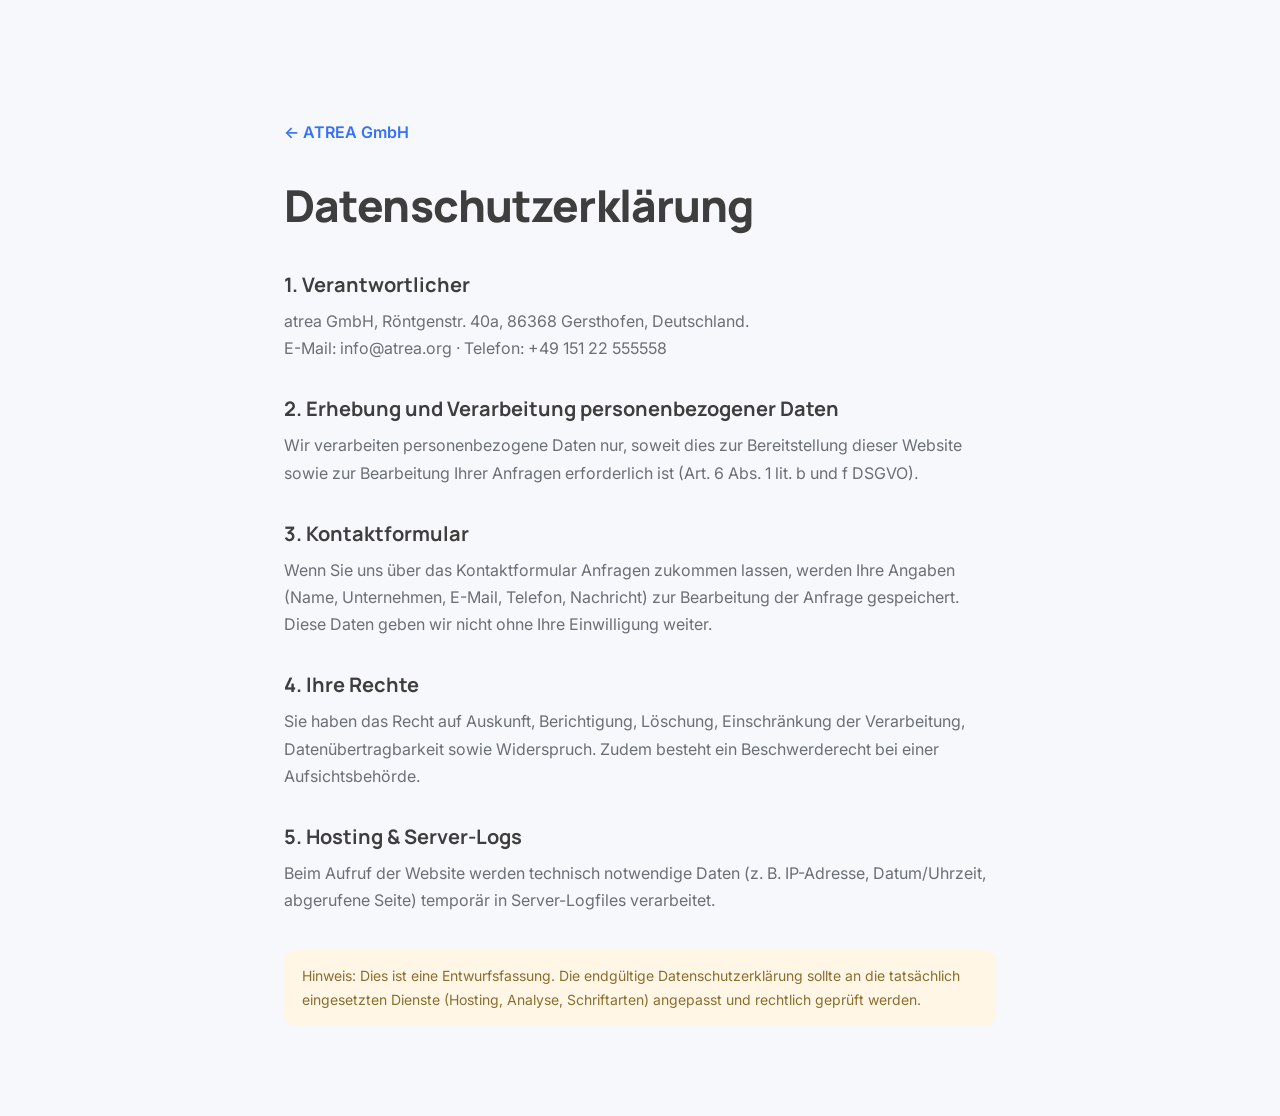
==== datenschutz.html @ a766aade "ATREA GmbH website — DE/EN/RU, scroll interactions, contact form, Über uns, legal pages Co-Authored-" ====
<!DOCTYPE html>
<html lang="de">
<head>
  <meta charset="UTF-8" />
  <meta name="viewport" content="width=device-width, initial-scale=1.0" />
  <title>Datenschutz — ATREA GmbH</title>
  <link rel="icon" href="data:image/svg+xml,%3Csvg xmlns='http://www.w3.org/2000/svg' viewBox='0 0 32 32'%3E%3Crect width='32' height='32' rx='7' fill='%233672f6'/%3E%3Ctext x='16' y='23' font-family='Arial' font-weight='bold' font-size='18' fill='white' text-anchor='middle'%3EA%3C/text%3E%3C/svg%3E" />
  <link href="https://fonts.googleapis.com/css2?family=Manrope:wght@600;700;800&family=Inter:wght@400;500;600&display=swap" rel="stylesheet" />
  <link rel="stylesheet" href="assets/css/styles.css?v=10" />
  <style>
    .legal { max-width: 760px; margin: 0 auto; padding: 120px 24px 80px; }
    .legal h1 { font-family: var(--font-display); font-weight: 800; font-size: clamp(30px,4vw,44px); letter-spacing: -.02em; margin: 0 0 8px; }
    .legal h2 { font-family: var(--font-display); font-weight: 700; font-size: 20px; margin: 32px 0 8px; }
    .legal p { color: var(--ink-2); line-height: 1.7; margin: 0 0 10px; }
    .legal a.back { display: inline-block; margin-bottom: 28px; color: var(--blue); font-weight: 600; }
    .legal .note { margin-top: 36px; padding: 14px 18px; background: #fff6e6; border-radius: 12px; color: #8a6d2f; font-size: 14px; }
  </style>
</head>
<body>
  <div class="legal">
    <a class="back" href="index.html">← ATREA GmbH</a>
    <h1>Datenschutzerklärung</h1>

    <h2>1. Verantwortlicher</h2>
    <p>atrea GmbH, Röntgenstr. 40a, 86368 Gersthofen, Deutschland.<br>
       E-Mail: info@atrea.org · Telefon: +49 151 22 555558</p>

    <h2>2. Erhebung und Verarbeitung personenbezogener Daten</h2>
    <p>Wir verarbeiten personenbezogene Daten nur, soweit dies zur Bereitstellung dieser Website
       sowie zur Bearbeitung Ihrer Anfragen erforderlich ist (Art. 6 Abs. 1 lit. b und f DSGVO).</p>

    <h2>3. Kontaktformular</h2>
    <p>Wenn Sie uns über das Kontaktformular Anfragen zukommen lassen, werden Ihre Angaben
       (Name, Unternehmen, E-Mail, Telefon, Nachricht) zur Bearbeitung der Anfrage gespeichert.
       Diese Daten geben wir nicht ohne Ihre Einwilligung weiter.</p>

    <h2>4. Ihre Rechte</h2>
    <p>Sie haben das Recht auf Auskunft, Berichtigung, Löschung, Einschränkung der Verarbeitung,
       Datenübertragbarkeit sowie Widerspruch. Zudem besteht ein Beschwerderecht bei einer
       Aufsichtsbehörde.</p>

    <h2>5. Hosting & Server-Logs</h2>
    <p>Beim Aufruf der Website werden technisch notwendige Daten (z. B. IP-Adresse, Datum/Uhrzeit,
       abgerufene Seite) temporär in Server-Logfiles verarbeitet.</p>

    <p class="note">Hinweis: Dies ist eine Entwurfsfassung. Die endgültige Datenschutzerklärung sollte
       an die tatsächlich eingesetzten Dienste (Hosting, Analyse, Schriftarten) angepasst und
       rechtlich geprüft werden.</p>
  </div>
</body>
</html>
---- assets/css/styles.css ----
/* ============================================================
   ATREA GmbH — стили. Сетка/цвета/типографика из Figma.
   Дисплей: Bebas Neue (лат.) + Oswald (кир. фолбэк). Текст: Inter.
   ============================================================ */

:root {
  --blue: #3672f6;
  --blue-dark: #2a5fe0;
  --green: #44c75e;
  --green-dark: #34a64a;
  --ink: #3e3e3e;
  --ink-2: #6b6f76;
  --black: #1c1d20;
  --bg: #f7f8fb;
  --card: #f3f6fd;
  --card-2: #f0f5f8;
  --haze: #eceaee;
  --white: #fff;
  --radius: 22px;
  --radius-sm: 14px;
  --shadow: 0 18px 50px rgba(40, 60, 120, .12);
  --shadow-sm: 0 8px 24px rgba(40, 60, 120, .10);
  --container: 1240px;
  --nav-h: 76px;
  --ease: cubic-bezier(.22, .61, .36, 1);
  --font-display: "Manrope", "Inter", system-ui, sans-serif;
  --font-text: "Inter", system-ui, -apple-system, sans-serif;
}

* { box-sizing: border-box; }
html { scroll-behavior: smooth; }
body {
  margin: 0;
  font-family: var(--font-text);
  color: var(--ink);
  background: var(--bg);
  line-height: 1.5;
  -webkit-font-smoothing: antialiased;
  overflow-x: hidden;
}
img { display: block; max-width: 100%; }
a { color: inherit; text-decoration: none; }
ul { margin: 0; padding: 0; list-style: none; }

.container { width: 100%; max-width: var(--container); margin: 0 auto; padding: 0 32px; }
.brand { font-family: var(--font-display); letter-spacing: .04em; color: var(--blue); }

/* ---------- Кнопки (единый стиль) ---------- */
.btn {
  display: inline-flex; align-items: center; justify-content: center; gap: .5em;
  font-family: var(--font-text); font-weight: 600; font-size: 14px;
  padding: 12px 26px; border-radius: 999px; border: 1.5px solid transparent;
  cursor: pointer; transition: transform .25s var(--ease), background .25s var(--ease), box-shadow .25s var(--ease), color .25s var(--ease);
  white-space: nowrap; line-height: 1;
}
.btn--primary { background: var(--blue); color: #fff; box-shadow: 0 8px 20px rgba(54,114,246,.35); }
.btn--primary:hover { background: var(--blue-dark); transform: translateY(-2px); box-shadow: 0 12px 26px rgba(54,114,246,.45); }
.btn--ghost { background: transparent; color: #fff; border-color: rgba(255,255,255,.6); }
.btn--ghost:hover { background: rgba(255,255,255,.12); transform: translateY(-2px); }
.btn--light { background: #fff; color: var(--blue); box-shadow: var(--shadow-sm); }
.btn--light:hover { transform: translateY(-2px); box-shadow: var(--shadow); }
.btn--dark { background: var(--black); color: #fff; box-shadow: none; }
.btn--dark:hover { background: #000; transform: translateY(-2px); box-shadow: none; }
.btn--green { background: var(--green); color: #fff; box-shadow: 0 8px 20px rgba(68,199,94,.35); }
.btn--green:hover { background: var(--green-dark); transform: translateY(-2px); box-shadow: 0 12px 26px rgba(68,199,94,.45); }

/* ============================================================
   Навигация (одна, sticky)
   ============================================================ */
.nav {
  position: sticky; top: 0; z-index: 60;
  background: rgba(255,255,255,.82);
  backdrop-filter: saturate(160%) blur(14px);
  border-bottom: 1px solid rgba(0,0,0,.05);
  transition: box-shadow .3s var(--ease), background .3s var(--ease);
}
.nav.is-scrolled { box-shadow: 0 6px 24px rgba(0,0,0,.07); }
.nav__inner { display: flex; align-items: center; gap: 18px; height: var(--nav-h); }
.nav__logo {
  display: block; width: 124px; height: 30px; flex: none; overflow: hidden; text-indent: -9999px;
  background: linear-gradient(100deg, #1d4ed8, #60a5fa);
  -webkit-mask: url(../img/logo-atrea.png) no-repeat left center / contain;
  mask: url(../img/logo-atrea.png) no-repeat left center / contain;
}
.nav__tagline { font-size: 13px; color: var(--ink-2); max-width: 150px; line-height: 1.25; }
.nav__tabs { display: flex; gap: 8px; margin-left: 6px; }
.nav__tab {
  font-size: 13px; font-weight: 500; color: var(--ink); padding: 8px 16px;
  border-radius: 999px; background: #eef1f6; transition: background .2s, color .2s;
}
.nav__tab:hover { background: var(--blue); color: #fff; }
.nav__tab[href="#investors"]:hover { background: var(--green); color: #fff; }
.nav__phone { margin-left: auto; font-weight: 700; font-size: 15px; color: var(--ink); white-space: nowrap; }
.nav__socials { display: flex; gap: 8px; }
.nav__socials a {
  width: 38px; height: 38px; border-radius: 50%; background: var(--card-2);
  display: grid; place-items: center; transition: transform .2s, background .2s;
}
.nav__socials a:hover { transform: translateY(-2px); background: #e3ecfb; }
.nav__socials img { width: 18px; height: 18px; }
.nav__cta { padding: 11px 22px; }

/* Переключатель языка */
.lang { position: relative; }
.lang__current {
  font-family: var(--font-text); font-weight: 700; font-size: 13px; color: var(--ink);
  background: #eef1f6; border: none; border-radius: 999px; padding: 9px 14px; cursor: pointer;
  display: flex; align-items: center; gap: 6px; transition: background .2s;
}
.lang__current::after { content: "▾"; font-size: 10px; color: var(--ink-2); }
.lang__current:hover { background: #e3ecfb; }
.lang__menu {
  position: absolute; right: 0; top: calc(100% + 8px); min-width: 96px;
  background: #fff; border-radius: 12px; box-shadow: var(--shadow); padding: 6px;
  opacity: 0; visibility: hidden; transform: translateY(-6px); transition: .2s var(--ease); z-index: 70;
}
.lang.is-open .lang__menu { opacity: 1; visibility: visible; transform: translateY(0); }
.lang__menu li { padding: 9px 12px; border-radius: 8px; font-size: 13px; font-weight: 600; cursor: pointer; transition: background .15s; }
.lang__menu li:hover { background: #eef1f6; }
.lang__menu li.is-active { color: var(--blue); background: #eef3ff; }

.nav__burger { display: none; flex-direction: column; gap: 5px; background: none; border: none; cursor: pointer; padding: 8px; }
.nav__burger span { width: 24px; height: 2px; background: var(--ink); border-radius: 2px; transition: .3s; }

/* ============================================================
   Hero
   ============================================================ */
.hero { position: relative; overflow: hidden; }
.hero__glow {
  position: absolute; left: -200px; top: 10px;
  width: 1240px; height: 700px; border-radius: 50%;
  background: radial-gradient(closest-side, rgba(54,114,246,.95), rgba(54,114,246,.8) 40%, rgba(54,114,246,.3) 68%, rgba(54,114,246,0) 82%);
  filter: blur(50px); z-index: 0; pointer-events: none;
}
.hero__inner { position: relative; z-index: 1; text-align: left; padding-top: 168px; padding-bottom: 72px; }
.hero__title {
  font-family: var(--font-display); font-weight: 800;
  font-size: clamp(34px, 4.4vw, 60px); line-height: 1.04; letter-spacing: -.02em;
  color: #fff; margin: 0 0 20px; max-width: 660px;
}
.hero__sub {
  font-family: var(--font-text); font-weight: 400;
  font-size: clamp(17px, 1.5vw, 21px); line-height: 1.5; letter-spacing: 0;
  color: rgba(255,255,255,.92); margin: 0 0 30px; max-width: 540px;
}
.hero__badge { font-size: 14px; }

/* Статистика */
.stats { position: relative; z-index: 2; margin-top: 10px; }
.stats__inner {
  display: grid; grid-template-columns: repeat(4, 1fr); gap: 18px;
  background: #fff; border-radius: var(--radius); padding: 26px 30px; box-shadow: var(--shadow);
}
.stat { display: flex; align-items: center; gap: 14px; }
.stat__icon { width: 60px; height: 60px; border-radius: 50%; background: var(--card-2); display: flex; align-items: center; justify-content: center; flex: none; }
.stat__icon img { width: 30px; height: 30px; object-fit: contain; display: block; }
.stat__num { font-family: var(--font-text); font-weight: 700; font-size: 30px; color: var(--black); line-height: 1; }
.stat__label { font-size: 13px; color: var(--ink-2); margin-top: 4px; }
.stat + .stat { position: relative; }

/* ============================================================
   Почему ATREA — горизонтальный скролл по вертикальному (desktop)
   ============================================================ */
.why { position: relative; }
.why__pin { position: sticky; top: 0; min-height: 100vh; display: flex; align-items: flex-start; gap: 44px; padding-top: 120px; }
.why__aside { flex: 0 0 290px; position: relative; z-index: 6; }
.why__title { font-family: var(--font-display); font-weight: 800; font-size: clamp(34px, 3.8vw, 50px); margin: 0 0 22px; color: var(--ink); line-height: 1.05; letter-spacing: -.02em; }
.why__title .accent { color: var(--blue); }
.why__tags { display: flex; flex-wrap: wrap; gap: 10px; }
.why__tag { background: #e3e1e6; border-radius: 999px; padding: 10px 18px; font-size: 13px; font-weight: 700; color: var(--ink); letter-spacing: .04em; text-transform: uppercase; }
.why__tag:first-child { color: var(--blue); }

.why__viewport { flex: 1 1 auto; min-width: 0; position: relative; overflow: hidden; align-self: stretch; display: flex; align-items: flex-start; }
.why__haze {
  position: absolute; left: -44px; top: 0; bottom: 0; width: 130px; z-index: 4; pointer-events: none;
  background: linear-gradient(90deg, var(--bg) 35%, rgba(236,234,238,0) 100%);
}
.why__track { display: flex; gap: 26px; padding: 18px 0; will-change: transform; }
.why-card {
  flex: 0 0 300px; background: var(--card); border-radius: var(--radius);
  padding: 26px; min-height: 426px; display: flex; flex-direction: column;
  box-shadow: var(--shadow-sm); transition: transform .3s var(--ease), box-shadow .3s var(--ease);
}
.why-card:hover { transform: translateY(-6px); box-shadow: var(--shadow); }
.why-card__img { width: 100%; height: 220px; object-fit: contain; margin-bottom: 16px; }
.why-card__title { font-family: var(--font-text); font-weight: 700; font-size: 24px; color: var(--ink); margin: 0 0 12px; }
.why-card__text { font-size: 15px; color: var(--ink-2); margin: 0; line-height: 1.45; }
.why__progress { height: 4px; background: rgba(0,0,0,.08); border-radius: 4px; margin-top: 28px; max-width: 240px; overflow: hidden; }
.why__progress span { display: block; height: 100%; width: 0; background: var(--blue); border-radius: 4px; transition: width .1s linear; }

/* ============================================================
   Вывод бизнеса — смена состояний по скроллу
   ============================================================ */
.biz { position: relative; }
.biz__pin { position: sticky; top: 0; height: 100vh; overflow: hidden; }
.biz__bg { position: absolute; inset: 0; width: 100%; height: 100%; object-fit: cover; z-index: 0; }
.biz__overlay {
  position: absolute; inset: 0; z-index: 1;
  background:
    linear-gradient(90deg, rgba(15,22,45,0) 34%, rgba(15,22,45,.64) 100%),
    linear-gradient(0deg, rgba(15,22,45,.55) 0%, rgba(15,22,45,0) 28%);
}
.biz__inner { position: relative; z-index: 2; height: 100%; color: #fff; }
/* подпись внизу слева */
.biz__caption {
  position: absolute; left: 32px; bottom: 54px; max-width: 480px; margin: 0;
  font-family: var(--font-display); font-weight: 800;
  font-size: clamp(20px, 2.1vw, 30px); line-height: 1.1; letter-spacing: -.01em;
}
/* блок состояний справа */
.biz__panels { position: absolute; right: 40px; top: 50%; transform: translateY(-50%); width: min(40%, 430px); min-height: 320px; }
.biz__panel { position: absolute; inset: 0; opacity: 0; transform: translateY(22px); transition: opacity .5s var(--ease), transform .5s var(--ease); pointer-events: none; }
.biz__panel.is-active { opacity: 1; transform: translateY(0); pointer-events: auto; }
.biz__panel h3 { font-family: var(--font-display); font-weight: 800; font-size: clamp(32px, 3.6vw, 50px); margin: 0 0 20px; letter-spacing: -.02em; line-height: 1.05; }
.biz__panel ul { display: flex; flex-direction: column; gap: 13px; }
.biz__panel li { position: relative; padding-left: 22px; font-size: 17px; color: #fff; }
.biz__panel li::before { content: ""; position: absolute; left: 0; top: 8px; width: 8px; height: 8px; border-radius: 50%; background: #fff; }
/* точки-индикатор */
.biz__dots { position: absolute; right: 32px; bottom: 54px; display: flex; gap: 9px; align-items: center; }
.biz__dot { width: 9px; height: 9px; padding: 0; border: none; border-radius: 50%; background: rgba(255,255,255,.4); cursor: pointer; transition: .3s var(--ease); }
.biz__dot.is-active { background: #fff; width: 28px; border-radius: 6px; }
.biz__dot span { position: absolute; width: 1px; height: 1px; overflow: hidden; clip: rect(0 0 0 0); }

/* ============================================================
   Секции карточек (предприниматели / инвесторы)
   ============================================================ */
.cards-sec { position: relative; overflow: hidden; padding: 90px 0; }
/* размытый цветной градиент под карточками: синий (предприниматели) / зелёный (инвесторы) */
.cards-sec::after {
  content: ""; position: absolute; left: 50%; top: 52%; transform: translate(-50%, -50%);
  width: min(680px, 62%); height: 240px; border-radius: 50%; filter: blur(110px); z-index: 0; pointer-events: none;
}
.cards-sec--ent::after { background: rgba(54,114,246,.34); }
.cards-sec--inv::after { background: rgba(68,199,94,.30); }
.cards-sec > .container { position: relative; z-index: 1; }
.cards-sec__title { font-family: var(--font-display); font-weight: 800; font-size: clamp(30px, 3.4vw, 46px); margin: 0 0 40px; color: var(--ink); letter-spacing: -.02em; }
.cards-sec__title .brand { color: var(--ink); }
.cards-sec--ent .cards-sec__title #entTitle { color: var(--blue); }
.cards-sec--inv .cards-sec__title #invTitle { color: var(--green); }
.cards-grid { display: grid; grid-template-columns: repeat(3, 1fr); gap: 26px; }
.pcard {
  background: #fff; border-radius: var(--radius); overflow: hidden; display: flex; flex-direction: column;
  box-shadow: var(--shadow-sm); transition: transform .3s var(--ease), box-shadow .3s var(--ease);
}
.pcard:hover { transform: translateY(-8px); box-shadow: var(--shadow); }
.pcard__media { height: 210px; background: #f3f4f7; display: block; overflow: hidden; }
.pcard__media img { width: 100%; height: 100%; object-fit: cover; object-position: center; display: block; }
.pcard__body { padding: 24px; display: flex; flex-direction: column; flex: 1; }
.pcard__title { font-weight: 700; font-size: 22px; color: var(--ink); margin: 0 0 14px; }
.pcard__list { display: flex; flex-direction: column; gap: 9px; margin-bottom: 18px; }
.pcard__list li { position: relative; padding-left: 20px; font-size: 15px; color: var(--ink-2); }
.pcard__list li::before { content: ""; position: absolute; left: 0; top: 8px; width: 7px; height: 7px; border-radius: 50%; background: var(--blue); }
.cards-sec--inv .pcard__list li::before { background: var(--green); }
.pcard__foot { margin-top: auto; display: flex; flex-direction: column; align-items: flex-start; gap: 14px; }
.pcard__price { font-weight: 700; font-size: 20px; color: var(--ink); white-space: nowrap; }
.pcard__price small { font-size: 13px; font-weight: 500; color: var(--ink-2); }

/* ============================================================
   Über uns / Основатель
   ============================================================ */
.founder { padding: 90px 0; }
.founder__inner { display: grid; grid-template-columns: 340px 1fr; gap: 56px; align-items: center; }
.founder__photo { position: relative; }
.founder__photo img { width: 100%; border-radius: var(--radius); display: block; box-shadow: var(--shadow); background: linear-gradient(135deg,#eaf0ff,#dfeafe); }
.founder__photo::after { content: ""; position: absolute; inset: auto -16px -16px auto; width: 70%; height: 70%; border-radius: var(--radius); background: radial-gradient(circle at 70% 70%, rgba(54,114,246,.25), transparent 70%); filter: blur(30px); z-index: -1; }
.founder__label { display: inline-block; font-weight: 700; font-size: 13px; letter-spacing: .08em; text-transform: uppercase; color: var(--blue); margin-bottom: 18px; }
.founder__quote { font-family: var(--font-display); font-weight: 700; font-size: clamp(22px, 2.3vw, 30px); line-height: 1.3; letter-spacing: -.01em; color: var(--ink); margin: 0 0 22px; }
.founder__text { font-size: 17px; line-height: 1.65; color: var(--ink-2); margin: 0 0 22px; max-width: 620px; }
.founder__meta { display: flex; flex-direction: column; gap: 2px; margin-bottom: 22px; }
.founder__name { font-weight: 700; font-size: 18px; color: var(--ink); }
.founder__role { font-size: 14px; color: var(--ink-2); }
.founder__tags { display: flex; flex-wrap: wrap; gap: 9px; }
.founder__tag { background: #fff; border: 1px solid #e7e8ee; border-radius: 999px; padding: 8px 15px; font-size: 13px; font-weight: 600; color: var(--ink); }

/* ============================================================
   Контакт — «как сотрудничаем» + форма
   ============================================================ */
.contact { position: relative; padding: 104px 0; }
.contact__title { font-family: var(--font-display); font-weight: 800; font-size: clamp(30px, 3.4vw, 46px); letter-spacing: -.02em; margin: 0 0 12px; color: var(--ink); }
.contact__sub { font-size: 18px; color: var(--ink-2); margin: 0 0 44px; max-width: 560px; }
.contact__grid { display: grid; grid-template-columns: 1fr 1.15fr; gap: 36px; align-items: start; }
.contact__options { display: flex; flex-direction: column; gap: 16px; }
.copt { text-align: left; background: #fff; border: 1.5px solid #e7e8ee; border-radius: var(--radius); padding: 22px 24px; cursor: pointer; display: flex; flex-direction: column; gap: 6px; transition: .25s var(--ease); }
.copt:hover { border-color: var(--blue); transform: translateY(-3px); box-shadow: var(--shadow-sm); }
.copt.is-active { border-color: var(--blue); box-shadow: 0 0 0 3px rgba(54,114,246,.15); }
.copt--investor:hover, .copt--investor.is-active { border-color: var(--green); box-shadow: 0 0 0 3px rgba(68,199,94,.15); }
.copt__num { font-family: var(--font-display); font-weight: 800; font-size: 13px; color: var(--blue); }
.copt--investor .copt__num { color: var(--green); }
.copt__title { font-weight: 700; font-size: 19px; color: var(--ink); }
.copt__desc { font-size: 14px; color: var(--ink-2); }
.contact__form { background: #fff; border-radius: var(--radius); padding: 32px; box-shadow: var(--shadow-sm); display: grid; grid-template-columns: 1fr 1fr; gap: 18px; }
.field { display: flex; flex-direction: column; gap: 6px; }
.field--full { grid-column: 1 / -1; }
.field label { font-size: 13px; font-weight: 600; color: var(--ink-2); }
.field input, .field select, .field textarea { font-family: var(--font-text); font-size: 15px; padding: 12px 14px; border: 1.5px solid #e2e3ea; border-radius: 12px; background: #fbfbfd; color: var(--ink); transition: border-color .2s; width: 100%; }
.field input:focus, .field select:focus, .field textarea:focus { outline: none; border-color: var(--blue); background: #fff; }
.field input.is-error, .field textarea.is-error { border-color: #e5484d; background: #fff5f5; }
.contact__submit { width: 100%; }
.contact__success { grid-column: 1 / -1; margin: 0; padding: 14px 18px; background: #eaf7ee; color: #1f7a3d; border-radius: 12px; font-weight: 600; }

/* ============================================================
   Футер
   ============================================================ */
.footer { position: relative; margin: 0 0 0; padding: 0; }
.footer__inner {
  background: var(--black); color: #fff; border-radius: var(--radius); margin: 0 auto 40px;
  padding: 44px; max-width: var(--container);
  background-image: linear-gradient(135deg, rgba(28,29,32,.92), rgba(28,29,32,.78)), url("../img/cta-aerial.jpg");
  background-size: cover; background-position: center;
}
.footer__top { display: flex; align-items: center; gap: 20px; flex-wrap: wrap; margin-bottom: 40px; }
.footer__logo {
  display: block; width: 132px; height: 32px; flex: none; overflow: hidden; text-indent: -9999px;
  background: linear-gradient(100deg, #4f86ff, #9cc2ff);
  -webkit-mask: url(../img/logo-atrea.png) no-repeat left center / contain;
  mask: url(../img/logo-atrea.png) no-repeat left center / contain;
}
.footer__tag { font-family: var(--font-display); font-size: clamp(22px, 2.4vw, 34px); letter-spacing: .02em; margin-right: auto; }
.footer__contacts { display: flex; gap: 18px; flex-wrap: wrap; margin-bottom: 24px; }
.fcontact { background: rgba(255,255,255,.07); border: 1px solid rgba(255,255,255,.12); border-radius: var(--radius-sm); padding: 18px 22px; min-width: 280px; }
.fcontact__head { display: flex; gap: 8px; margin-bottom: 12px; }
.fcontact__head span { width: 36px; height: 36px; border-radius: 50%; background: rgba(255,255,255,.12); display: grid; place-items: center; }
.fcontact__head img { width: 18px; height: 18px; }
.fcontact__label { font-size: 13px; color: rgba(255,255,255,.6); }
.fcontact__value { font-size: 19px; font-weight: 700; }
.footer__social { display: flex; gap: 10px; margin-bottom: 26px; }
.footer__social a { width: 40px; height: 40px; border-radius: 50%; background: rgba(255,255,255,.08); display: grid; place-items: center; color: rgba(255,255,255,.85); transition: .2s var(--ease); }
.footer__social a:hover { background: var(--blue); color: #fff; transform: translateY(-2px); }
.footer__bar { display: flex; justify-content: space-between; align-items: center; gap: 16px; flex-wrap: wrap; padding-top: 22px; border-top: 1px solid rgba(255,255,255,.12); color: rgba(255,255,255,.7); font-size: 14px; }
.footer__legal { display: flex; gap: 18px; }
.footer__legal a { color: rgba(255,255,255,.7); }
.footer__legal a:hover { color: #fff; }
.footer__slogan { margin-top: 14px; color: rgba(255,255,255,.5); font-size: 13px; }

/* ============================================================
   Модалка (демо-фидбек кнопок)
   ============================================================ */
.modal { position: fixed; inset: 0; z-index: 100; display: grid; place-items: center; padding: 20px; }
.modal[hidden] { display: none; }
.modal__backdrop { position: absolute; inset: 0; background: rgba(20,28,55,.55); backdrop-filter: blur(4px); }
.modal__box { position: relative; background: #fff; border-radius: var(--radius); padding: 38px; max-width: 440px; width: 100%; box-shadow: var(--shadow); animation: pop .3s var(--ease); }
@keyframes pop { from { opacity: 0; transform: scale(.94) translateY(10px); } to { opacity: 1; transform: none; } }
.modal__x { position: absolute; top: 14px; right: 16px; background: none; border: none; font-size: 26px; line-height: 1; color: var(--ink-2); cursor: pointer; }
.modal__title { font-family: var(--font-display); font-weight: 400; font-size: 32px; margin: 0 0 12px; color: var(--ink); }
.modal__text { color: var(--ink-2); margin: 0 0 24px; }

/* ============================================================
   Анимации появления
   ============================================================ */
.reveal { opacity: 0; transform: translateY(24px); transition: opacity .7s var(--ease), transform .7s var(--ease); }
.reveal.is-in { opacity: 1; transform: none; }
.reveal--d1 { transition-delay: .08s; }
.reveal--d2 { transition-delay: .16s; }
.reveal--d3 { transition-delay: .24s; }

@media (prefers-reduced-motion: reduce) {
  * { scroll-behavior: auto !important; }
  .reveal { opacity: 1 !important; transform: none !important; }
}

/* ============================================================
   Адаптив
   ============================================================ */
@media (max-width: 1080px) {
  .nav__tagline, .nav__tabs { display: none; }
  .stats__inner { grid-template-columns: repeat(2, 1fr); gap: 22px; }
}

@media (max-width: 860px) {
  .container { padding: 0 18px; }
  .nav__phone, .nav__socials, .nav__cta { display: none; }
  .nav__burger { display: flex; }
  .nav__inner { gap: 12px; }
  .nav__logo { margin-right: auto; }

  /* мобильное меню */
  .nav__tabs.is-open, .nav__mobile.is-open { display: flex; }

  .cards-grid { grid-template-columns: 1fr; }

  /* Почему ATREA: не пиннится, а свайпается пальцем */
  .why { height: auto !important; }
  .why__pin { position: static; min-height: 0; height: auto; flex-direction: column; align-items: stretch; gap: 22px; padding: 60px 0; }
  .why__aside { flex: none; }
  .why__haze { display: none; }
  .why__viewport { overflow: visible; align-self: stretch; display: block; }
  .why__track {
    overflow-x: auto; scroll-snap-type: x mandatory; padding: 8px 0 18px;
    -webkit-overflow-scrolling: touch; transform: none !important; gap: 16px;
  }
  .why__track::-webkit-scrollbar { height: 0; }
  .why-card { flex: 0 0 80%; scroll-snap-align: center; min-height: 0; }
  .why-card__img { height: 180px; }
  .why__progress { display: none; }

  /* Вывод бизнеса: не пиннится, состояния переключаются табами */
  .biz { height: auto !important; }
  .biz__pin { position: static; height: auto; min-height: 0; padding: 56px 0; }
  .biz__bg { position: absolute; }
  .biz__inner { height: auto; display: flex; flex-direction: column; }
  .biz__caption { position: static; max-width: none; margin: 0 0 20px; order: -2; }
  .biz__panels { position: static; transform: none; width: auto; min-height: 230px; order: 0; }
  .biz__panel { position: relative; display: none; }
  .biz__panel.is-active { display: block; }
  /* точки → текстовые табы */
  .biz__dots { position: static; flex-wrap: wrap; gap: 8px; order: -1; margin-bottom: 20px; }
  .biz__dot { width: auto; height: auto; border-radius: 999px; background: rgba(255,255,255,.12); border: 1px solid rgba(255,255,255,.22); padding: 9px 16px; }
  .biz__dot.is-active { width: auto; background: var(--blue); border-color: var(--blue); }
  .biz__dot span { position: static; width: auto; height: auto; clip: auto; overflow: visible; font-size: 13px; font-weight: 600; color: #fff; }

  .cards-sec { padding: 56px 0; }
  .founder { padding: 56px 0; }
  .founder__inner { grid-template-columns: 1fr; gap: 28px; }
  .founder__photo { max-width: 280px; }
  .contact { padding: 60px 0; }
  .contact__grid { grid-template-columns: 1fr; gap: 24px; }
  .contact__form { grid-template-columns: 1fr; padding: 22px; }
  .field--full, .field { grid-column: auto; }
  .footer__inner { padding: 28px; margin: 0 14px 24px; }
  .fcontact { min-width: 0; flex: 1 1 100%; }
  .footer__bar { flex-direction: column; align-items: flex-start; }
}

@media (max-width: 480px) {
  .stats__inner { grid-template-columns: 1fr; padding: 20px; }
  .why-card { flex-basis: 86%; }
  .hero { padding-top: 40px; }
}
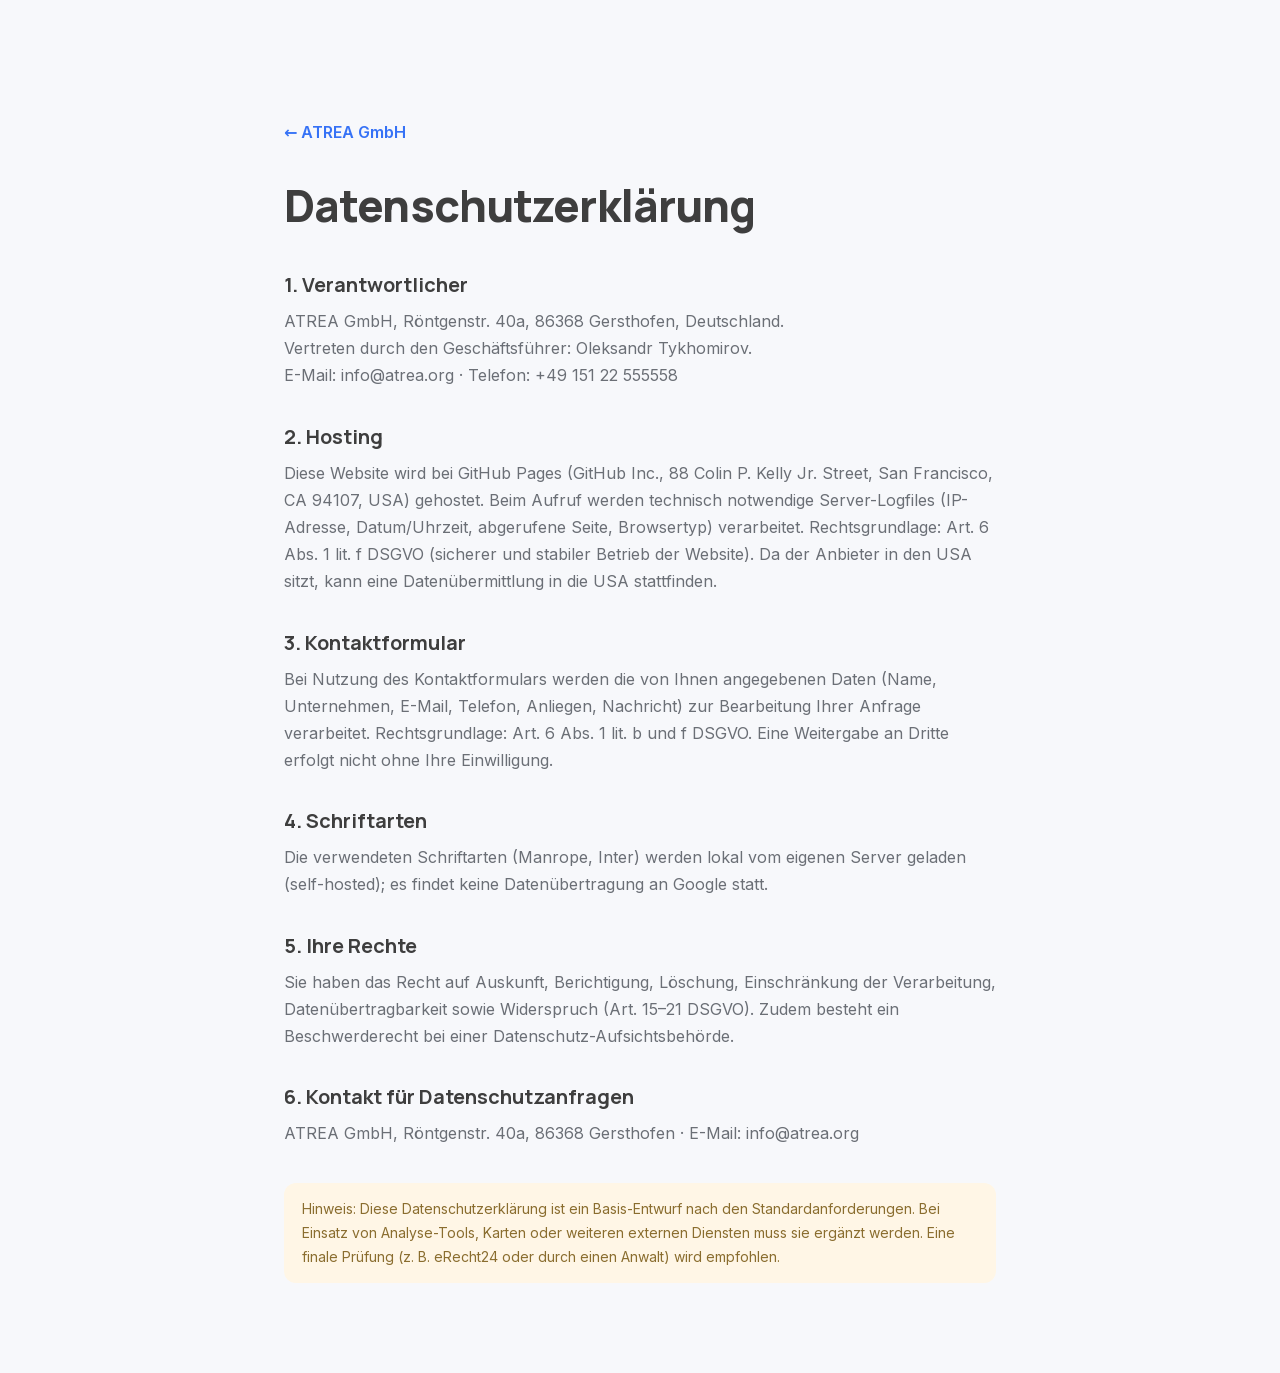
==== commit 3d3bee62: "Legal compliance: remove investor yield promises + disclaimer; self-host fonts; complete Impressum/D" ====
--- a/datenschutz.html
+++ b/datenschutz.html
@@ -5,14 +5,15 @@
   <meta name="viewport" content="width=device-width, initial-scale=1.0" />
   <title>Datenschutz — ATREA GmbH</title>
   <link rel="icon" href="data:image/svg+xml,%3Csvg xmlns='http://www.w3.org/2000/svg' viewBox='0 0 32 32'%3E%3Crect width='32' height='32' rx='7' fill='%233672f6'/%3E%3Ctext x='16' y='23' font-family='Arial' font-weight='bold' font-size='18' fill='white' text-anchor='middle'%3EA%3C/text%3E%3C/svg%3E" />
-  <link href="https://fonts.googleapis.com/css2?family=Manrope:wght@600;700;800&family=Inter:wght@400;500;600&display=swap" rel="stylesheet" />
-  <link rel="stylesheet" href="assets/css/styles.css?v=10" />
+  <link rel="stylesheet" href="assets/css/fonts.css?v=17" />
+  <link rel="stylesheet" href="assets/css/styles.css?v=17" />
   <style>
     .legal { max-width: 760px; margin: 0 auto; padding: 120px 24px 80px; }
     .legal h1 { font-family: var(--font-display); font-weight: 800; font-size: clamp(30px,4vw,44px); letter-spacing: -.02em; margin: 0 0 8px; }
     .legal h2 { font-family: var(--font-display); font-weight: 700; font-size: 20px; margin: 32px 0 8px; }
     .legal p { color: var(--ink-2); line-height: 1.7; margin: 0 0 10px; }
     .legal a.back { display: inline-block; margin-bottom: 28px; color: var(--blue); font-weight: 600; }
+    .legal .ph { color: #b4571f; font-weight: 600; }
     .legal .note { margin-top: 36px; padding: 14px 18px; background: #fff6e6; border-radius: 12px; color: #8a6d2f; font-size: 14px; }
   </style>
 </head>
@@ -22,30 +23,39 @@
     <h1>Datenschutzerklärung</h1>
 
     <h2>1. Verantwortlicher</h2>
-    <p>atrea GmbH, Röntgenstr. 40a, 86368 Gersthofen, Deutschland.<br>
+    <p>ATREA GmbH, Röntgenstr. 40a, 86368 Gersthofen, Deutschland.<br>
+       Vertreten durch den Geschäftsführer: Oleksandr Tykhomirov.<br>
        E-Mail: info@atrea.org · Telefon: +49 151 22 555558</p>
 
-    <h2>2. Erhebung und Verarbeitung personenbezogener Daten</h2>
-    <p>Wir verarbeiten personenbezogene Daten nur, soweit dies zur Bereitstellung dieser Website
-       sowie zur Bearbeitung Ihrer Anfragen erforderlich ist (Art. 6 Abs. 1 lit. b und f DSGVO).</p>
+    <h2>2. Hosting</h2>
+    <p>Diese Website wird bei GitHub Pages (GitHub Inc., 88 Colin P. Kelly Jr. Street, San Francisco,
+       CA 94107, USA) gehostet. Beim Aufruf werden technisch notwendige Server-Logfiles
+       (IP-Adresse, Datum/Uhrzeit, abgerufene Seite, Browsertyp) verarbeitet.
+       Rechtsgrundlage: Art. 6 Abs. 1 lit. f DSGVO (sicherer und stabiler Betrieb der Website).
+       Da der Anbieter in den USA sitzt, kann eine Datenübermittlung in die USA stattfinden.</p>
 
     <h2>3. Kontaktformular</h2>
-    <p>Wenn Sie uns über das Kontaktformular Anfragen zukommen lassen, werden Ihre Angaben
-       (Name, Unternehmen, E-Mail, Telefon, Nachricht) zur Bearbeitung der Anfrage gespeichert.
-       Diese Daten geben wir nicht ohne Ihre Einwilligung weiter.</p>
+    <p>Bei Nutzung des Kontaktformulars werden die von Ihnen angegebenen Daten (Name, Unternehmen,
+       E-Mail, Telefon, Anliegen, Nachricht) zur Bearbeitung Ihrer Anfrage verarbeitet.
+       Rechtsgrundlage: Art. 6 Abs. 1 lit. b und f DSGVO. Eine Weitergabe an Dritte erfolgt nicht
+       ohne Ihre Einwilligung.</p>
 
-    <h2>4. Ihre Rechte</h2>
+    <h2>4. Schriftarten</h2>
+    <p>Die verwendeten Schriftarten (Manrope, Inter) werden lokal vom eigenen Server geladen
+       (self-hosted); es findet keine Datenübertragung an Google statt.</p>
+
+    <h2>5. Ihre Rechte</h2>
     <p>Sie haben das Recht auf Auskunft, Berichtigung, Löschung, Einschränkung der Verarbeitung,
-       Datenübertragbarkeit sowie Widerspruch. Zudem besteht ein Beschwerderecht bei einer
-       Aufsichtsbehörde.</p>
+       Datenübertragbarkeit sowie Widerspruch (Art. 15–21 DSGVO). Zudem besteht ein Beschwerderecht
+       bei einer Datenschutz-Aufsichtsbehörde.</p>
 
-    <h2>5. Hosting & Server-Logs</h2>
-    <p>Beim Aufruf der Website werden technisch notwendige Daten (z. B. IP-Adresse, Datum/Uhrzeit,
-       abgerufene Seite) temporär in Server-Logfiles verarbeitet.</p>
+    <h2>6. Kontakt für Datenschutzanfragen</h2>
+    <p>ATREA GmbH, Röntgenstr. 40a, 86368 Gersthofen · E-Mail: info@atrea.org</p>
 
-    <p class="note">Hinweis: Dies ist eine Entwurfsfassung. Die endgültige Datenschutzerklärung sollte
-       an die tatsächlich eingesetzten Dienste (Hosting, Analyse, Schriftarten) angepasst und
-       rechtlich geprüft werden.</p>
+    <p class="note">Hinweis: Diese Datenschutzerklärung ist ein Basis-Entwurf nach den
+       Standardanforderungen. Bei Einsatz von Analyse-Tools, Karten oder weiteren externen
+       Diensten muss sie ergänzt werden. Eine finale Prüfung (z. B. eRecht24 oder durch einen
+       Anwalt) wird empfohlen.</p>
   </div>
 </body>
 </html>
--- a/assets/css/fonts.css
+++ b/assets/css/fonts.css
@@ -0,0 +1,193 @@
+/* Self-hosted Manrope + Inter (latin, latin-ext, cyrillic) */
+@font-face {
+  font-family: 'Inter';
+  font-style: normal;
+  font-weight: 400;
+  font-display: swap;
+  src: url(../fonts/inter-400-cyrillic.woff2) format('woff2');
+  unicode-range: U+0301, U+0400-045F, U+0490-0491, U+04B0-04B1, U+2116;
+}
+@font-face {
+  font-family: 'Inter';
+  font-style: normal;
+  font-weight: 400;
+  font-display: swap;
+  src: url(../fonts/inter-400-latin-ext.woff2) format('woff2');
+  unicode-range: U+0100-02BA, U+02BD-02C5, U+02C7-02CC, U+02CE-02D7, U+02DD-02FF, U+0304, U+0308, U+0329, U+1D00-1DBF, U+1E00-1E9F, U+1EF2-1EFF, U+2020, U+20A0-20AB, U+20AD-20C0, U+2113, U+2C60-2C7F, U+A720-A7FF;
+}
+@font-face {
+  font-family: 'Inter';
+  font-style: normal;
+  font-weight: 400;
+  font-display: swap;
+  src: url(../fonts/inter-400-latin.woff2) format('woff2');
+  unicode-range: U+0000-00FF, U+0131, U+0152-0153, U+02BB-02BC, U+02C6, U+02DA, U+02DC, U+0304, U+0308, U+0329, U+2000-206F, U+20AC, U+2122, U+2191, U+2193, U+2212, U+2215, U+FEFF, U+FFFD;
+}
+@font-face {
+  font-family: 'Inter';
+  font-style: normal;
+  font-weight: 500;
+  font-display: swap;
+  src: url(../fonts/inter-500-cyrillic.woff2) format('woff2');
+  unicode-range: U+0301, U+0400-045F, U+0490-0491, U+04B0-04B1, U+2116;
+}
+@font-face {
+  font-family: 'Inter';
+  font-style: normal;
+  font-weight: 500;
+  font-display: swap;
+  src: url(../fonts/inter-500-latin-ext.woff2) format('woff2');
+  unicode-range: U+0100-02BA, U+02BD-02C5, U+02C7-02CC, U+02CE-02D7, U+02DD-02FF, U+0304, U+0308, U+0329, U+1D00-1DBF, U+1E00-1E9F, U+1EF2-1EFF, U+2020, U+20A0-20AB, U+20AD-20C0, U+2113, U+2C60-2C7F, U+A720-A7FF;
+}
+@font-face {
+  font-family: 'Inter';
+  font-style: normal;
+  font-weight: 500;
+  font-display: swap;
+  src: url(../fonts/inter-500-latin.woff2) format('woff2');
+  unicode-range: U+0000-00FF, U+0131, U+0152-0153, U+02BB-02BC, U+02C6, U+02DA, U+02DC, U+0304, U+0308, U+0329, U+2000-206F, U+20AC, U+2122, U+2191, U+2193, U+2212, U+2215, U+FEFF, U+FFFD;
+}
+@font-face {
+  font-family: 'Inter';
+  font-style: normal;
+  font-weight: 600;
+  font-display: swap;
+  src: url(../fonts/inter-600-cyrillic.woff2) format('woff2');
+  unicode-range: U+0301, U+0400-045F, U+0490-0491, U+04B0-04B1, U+2116;
+}
+@font-face {
+  font-family: 'Inter';
+  font-style: normal;
+  font-weight: 600;
+  font-display: swap;
+  src: url(../fonts/inter-600-latin-ext.woff2) format('woff2');
+  unicode-range: U+0100-02BA, U+02BD-02C5, U+02C7-02CC, U+02CE-02D7, U+02DD-02FF, U+0304, U+0308, U+0329, U+1D00-1DBF, U+1E00-1E9F, U+1EF2-1EFF, U+2020, U+20A0-20AB, U+20AD-20C0, U+2113, U+2C60-2C7F, U+A720-A7FF;
+}
+@font-face {
+  font-family: 'Inter';
+  font-style: normal;
+  font-weight: 600;
+  font-display: swap;
+  src: url(../fonts/inter-600-latin.woff2) format('woff2');
+  unicode-range: U+0000-00FF, U+0131, U+0152-0153, U+02BB-02BC, U+02C6, U+02DA, U+02DC, U+0304, U+0308, U+0329, U+2000-206F, U+20AC, U+2122, U+2191, U+2193, U+2212, U+2215, U+FEFF, U+FFFD;
+}
+@font-face {
+  font-family: 'Inter';
+  font-style: normal;
+  font-weight: 700;
+  font-display: swap;
+  src: url(../fonts/inter-700-cyrillic.woff2) format('woff2');
+  unicode-range: U+0301, U+0400-045F, U+0490-0491, U+04B0-04B1, U+2116;
+}
+@font-face {
+  font-family: 'Inter';
+  font-style: normal;
+  font-weight: 700;
+  font-display: swap;
+  src: url(../fonts/inter-700-latin-ext.woff2) format('woff2');
+  unicode-range: U+0100-02BA, U+02BD-02C5, U+02C7-02CC, U+02CE-02D7, U+02DD-02FF, U+0304, U+0308, U+0329, U+1D00-1DBF, U+1E00-1E9F, U+1EF2-1EFF, U+2020, U+20A0-20AB, U+20AD-20C0, U+2113, U+2C60-2C7F, U+A720-A7FF;
+}
+@font-face {
+  font-family: 'Inter';
+  font-style: normal;
+  font-weight: 700;
+  font-display: swap;
+  src: url(../fonts/inter-700-latin.woff2) format('woff2');
+  unicode-range: U+0000-00FF, U+0131, U+0152-0153, U+02BB-02BC, U+02C6, U+02DA, U+02DC, U+0304, U+0308, U+0329, U+2000-206F, U+20AC, U+2122, U+2191, U+2193, U+2212, U+2215, U+FEFF, U+FFFD;
+}
+@font-face {
+  font-family: 'Manrope';
+  font-style: normal;
+  font-weight: 500;
+  font-display: swap;
+  src: url(../fonts/manrope-500-cyrillic.woff2) format('woff2');
+  unicode-range: U+0301, U+0400-045F, U+0490-0491, U+04B0-04B1, U+2116;
+}
+@font-face {
+  font-family: 'Manrope';
+  font-style: normal;
+  font-weight: 500;
+  font-display: swap;
+  src: url(../fonts/manrope-500-latin-ext.woff2) format('woff2');
+  unicode-range: U+0100-02BA, U+02BD-02C5, U+02C7-02CC, U+02CE-02D7, U+02DD-02FF, U+0304, U+0308, U+0329, U+1D00-1DBF, U+1E00-1E9F, U+1EF2-1EFF, U+2020, U+20A0-20AB, U+20AD-20C0, U+2113, U+2C60-2C7F, U+A720-A7FF;
+}
+@font-face {
+  font-family: 'Manrope';
+  font-style: normal;
+  font-weight: 500;
+  font-display: swap;
+  src: url(../fonts/manrope-500-latin.woff2) format('woff2');
+  unicode-range: U+0000-00FF, U+0131, U+0152-0153, U+02BB-02BC, U+02C6, U+02DA, U+02DC, U+0304, U+0308, U+0329, U+2000-206F, U+20AC, U+2122, U+2191, U+2193, U+2212, U+2215, U+FEFF, U+FFFD;
+}
+@font-face {
+  font-family: 'Manrope';
+  font-style: normal;
+  font-weight: 600;
+  font-display: swap;
+  src: url(../fonts/manrope-600-cyrillic.woff2) format('woff2');
+  unicode-range: U+0301, U+0400-045F, U+0490-0491, U+04B0-04B1, U+2116;
+}
+@font-face {
+  font-family: 'Manrope';
+  font-style: normal;
+  font-weight: 600;
+  font-display: swap;
+  src: url(../fonts/manrope-600-latin-ext.woff2) format('woff2');
+  unicode-range: U+0100-02BA, U+02BD-02C5, U+02C7-02CC, U+02CE-02D7, U+02DD-02FF, U+0304, U+0308, U+0329, U+1D00-1DBF, U+1E00-1E9F, U+1EF2-1EFF, U+2020, U+20A0-20AB, U+20AD-20C0, U+2113, U+2C60-2C7F, U+A720-A7FF;
+}
+@font-face {
+  font-family: 'Manrope';
+  font-style: normal;
+  font-weight: 600;
+  font-display: swap;
+  src: url(../fonts/manrope-600-latin.woff2) format('woff2');
+  unicode-range: U+0000-00FF, U+0131, U+0152-0153, U+02BB-02BC, U+02C6, U+02DA, U+02DC, U+0304, U+0308, U+0329, U+2000-206F, U+20AC, U+2122, U+2191, U+2193, U+2212, U+2215, U+FEFF, U+FFFD;
+}
+@font-face {
+  font-family: 'Manrope';
+  font-style: normal;
+  font-weight: 700;
+  font-display: swap;
+  src: url(../fonts/manrope-700-cyrillic.woff2) format('woff2');
+  unicode-range: U+0301, U+0400-045F, U+0490-0491, U+04B0-04B1, U+2116;
+}
+@font-face {
+  font-family: 'Manrope';
+  font-style: normal;
+  font-weight: 700;
+  font-display: swap;
+  src: url(../fonts/manrope-700-latin-ext.woff2) format('woff2');
+  unicode-range: U+0100-02BA, U+02BD-02C5, U+02C7-02CC, U+02CE-02D7, U+02DD-02FF, U+0304, U+0308, U+0329, U+1D00-1DBF, U+1E00-1E9F, U+1EF2-1EFF, U+2020, U+20A0-20AB, U+20AD-20C0, U+2113, U+2C60-2C7F, U+A720-A7FF;
+}
+@font-face {
+  font-family: 'Manrope';
+  font-style: normal;
+  font-weight: 700;
+  font-display: swap;
+  src: url(../fonts/manrope-700-latin.woff2) format('woff2');
+  unicode-range: U+0000-00FF, U+0131, U+0152-0153, U+02BB-02BC, U+02C6, U+02DA, U+02DC, U+0304, U+0308, U+0329, U+2000-206F, U+20AC, U+2122, U+2191, U+2193, U+2212, U+2215, U+FEFF, U+FFFD;
+}
+@font-face {
+  font-family: 'Manrope';
+  font-style: normal;
+  font-weight: 800;
+  font-display: swap;
+  src: url(../fonts/manrope-800-cyrillic.woff2) format('woff2');
+  unicode-range: U+0301, U+0400-045F, U+0490-0491, U+04B0-04B1, U+2116;
+}
+@font-face {
+  font-family: 'Manrope';
+  font-style: normal;
+  font-weight: 800;
+  font-display: swap;
+  src: url(../fonts/manrope-800-latin-ext.woff2) format('woff2');
+  unicode-range: U+0100-02BA, U+02BD-02C5, U+02C7-02CC, U+02CE-02D7, U+02DD-02FF, U+0304, U+0308, U+0329, U+1D00-1DBF, U+1E00-1E9F, U+1EF2-1EFF, U+2020, U+20A0-20AB, U+20AD-20C0, U+2113, U+2C60-2C7F, U+A720-A7FF;
+}
+@font-face {
+  font-family: 'Manrope';
+  font-style: normal;
+  font-weight: 800;
+  font-display: swap;
+  src: url(../fonts/manrope-800-latin.woff2) format('woff2');
+  unicode-range: U+0000-00FF, U+0131, U+0152-0153, U+02BB-02BC, U+02C6, U+02DA, U+02DC, U+0304, U+0308, U+0329, U+2000-206F, U+20AC, U+2122, U+2191, U+2193, U+2212, U+2215, U+FEFF, U+FFFD;
+}
--- a/assets/css/styles.css
+++ b/assets/css/styles.css
@@ -254,20 +254,46 @@
 .pcard__foot { margin-top: auto; display: flex; flex-direction: column; align-items: flex-start; gap: 14px; }
 .pcard__price { font-weight: 700; font-size: 20px; color: var(--ink); white-space: nowrap; }
 .pcard__price small { font-size: 13px; font-weight: 500; color: var(--ink-2); }
+.pcard__price--req { font-size: 15px; font-weight: 600; color: var(--ink-2); }
+.pcard .btn { white-space: normal; text-align: center; }
+.cards-disclaimer { margin: 28px 0 0; font-size: 13px; line-height: 1.5; color: var(--ink-2); opacity: .85; max-width: 880px; }
+
+/* ============================================================
+   Карта мира — международная связность
+   ============================================================ */
+.worldmap { padding: 56px 0 36px; overflow: hidden; }
+.worldmap__head { text-align: center; margin-bottom: 10px; }
+.worldmap__title { font-family: var(--font-display); font-weight: 800; font-size: clamp(28px, 3.2vw, 44px); letter-spacing: -.02em; margin: 0 0 12px; color: var(--ink); }
+.worldmap__accent { color: var(--blue); }
+.worldmap__accent span { display: inline-block; opacity: 0; transform: translateY(8px); animation: wmLetter .5s var(--ease) forwards; animation-delay: var(--ld, 0s); }
+@keyframes wmLetter { to { opacity: 1; transform: none; } }
+.worldmap__sub { max-width: 640px; margin: 0 auto; color: var(--ink-2); font-size: clamp(15px, 1.4vw, 18px); }
+.worldmap__wrap { position: relative; margin-top: 18px; aspect-ratio: 800 / 344; }
+.worldmap__dots { width: 100%; height: 100%; object-fit: contain; opacity: .9; pointer-events: none; -webkit-user-select: none; user-select: none; }
+.worldmap__lines { position: absolute; inset: 0; width: 100%; height: 100%; }
+.wm-path { stroke: url(#wmGrad); stroke-width: 1.6; stroke-linecap: round; stroke-dasharray: 1; stroke-dashoffset: 1; }
+.worldmap__wrap.is-in .wm-path { animation: wmDraw 1.6s var(--ease) forwards; animation-delay: var(--d, 0s); }
+@keyframes wmDraw { to { stroke-dashoffset: 0; } }
+.wm-ping { opacity: .55; animation: wmPing 2.6s ease-out infinite; }
+@keyframes wmPing { 0% { r: 3; opacity: .55; } 70%, 100% { r: 15; opacity: 0; } }
 
 /* ============================================================
    Über uns / Основатель
    ============================================================ */
 .founder { padding: 90px 0; }
+.founder__title { font-family: var(--font-display); font-weight: 800; font-size: clamp(30px, 3.4vw, 46px); letter-spacing: -.02em; color: var(--ink); margin: 0 0 40px; }
 .founder__inner { display: grid; grid-template-columns: 340px 1fr; gap: 56px; align-items: center; }
-.founder__photo { position: relative; }
-.founder__photo img { width: 100%; border-radius: var(--radius); display: block; box-shadow: var(--shadow); background: linear-gradient(135deg,#eaf0ff,#dfeafe); }
+.founder__photo { position: relative; perspective: 720px; }
+.founder__photo img { width: 100%; border-radius: var(--radius); display: block; box-shadow: var(--shadow); background: linear-gradient(135deg,#eaf0ff,#dfeafe); transition: transform .18s ease; will-change: transform; }
 .founder__photo::after { content: ""; position: absolute; inset: auto -16px -16px auto; width: 70%; height: 70%; border-radius: var(--radius); background: radial-gradient(circle at 70% 70%, rgba(54,114,246,.25), transparent 70%); filter: blur(30px); z-index: -1; }
-.founder__label { display: inline-block; font-weight: 700; font-size: 13px; letter-spacing: .08em; text-transform: uppercase; color: var(--blue); margin-bottom: 18px; }
-.founder__quote { font-family: var(--font-display); font-weight: 700; font-size: clamp(22px, 2.3vw, 30px); line-height: 1.3; letter-spacing: -.01em; color: var(--ink); margin: 0 0 22px; }
+.founder__quote { font-family: var(--font-display); font-weight: 700; font-size: clamp(20px, 2.1vw, 27px); line-height: 1.35; letter-spacing: -.01em; color: var(--ink); margin: 0 0 22px; }
 .founder__text { font-size: 17px; line-height: 1.65; color: var(--ink-2); margin: 0 0 22px; max-width: 620px; }
 .founder__meta { display: flex; flex-direction: column; gap: 2px; margin-bottom: 22px; }
-.founder__name { font-weight: 700; font-size: 18px; color: var(--ink); }
+.founder__name { font-weight: 700; font-size: 18px; color: var(--blue); }
+.founder__typeline { display: block; margin-top: 6px; }
+.founder__quote .type { color: var(--blue); font-weight: 700; }
+.founder__quote .type-caret { display: inline-block; width: 2px; height: 1.05em; background: var(--blue); margin-left: 2px; vertical-align: -3px; animation: caretBlink 1s steps(1) infinite; }
+@keyframes caretBlink { 50% { opacity: 0; } }
 .founder__role { font-size: 14px; color: var(--ink-2); }
 .founder__tags { display: flex; flex-wrap: wrap; gap: 9px; }
 .founder__tag { background: #fff; border: 1px solid #e7e8ee; border-radius: 999px; padding: 8px 15px; font-size: 13px; font-weight: 600; color: var(--ink); }
@@ -356,6 +382,9 @@
 @media (prefers-reduced-motion: reduce) {
   * { scroll-behavior: auto !important; }
   .reveal { opacity: 1 !important; transform: none !important; }
+  .wm-ping { animation: none !important; }
+  .worldmap__accent span { opacity: 1 !important; transform: none !important; animation: none !important; }
+  .wm-path { stroke-dashoffset: 0 !important; }
 }
 
 /* ============================================================
@@ -378,35 +407,48 @@
 
   .cards-grid { grid-template-columns: 1fr; }
 
+  /* Hero: свечение выше и крупнее, чтобы белый заголовок читался */
+  .hero__glow { left: 50%; top: -120px; transform: translateX(-50%); width: 170%; height: 680px; filter: blur(45px); }
+  .hero__inner { padding-top: 120px; padding-bottom: 48px; }
+
+  /* меньше расстояния между картой и «Почему ATREA» */
+  .worldmap { padding: 32px 0 14px; }
+
   /* Почему ATREA: не пиннится, а свайпается пальцем */
   .why { height: auto !important; }
-  .why__pin { position: static; min-height: 0; height: auto; flex-direction: column; align-items: stretch; gap: 22px; padding: 60px 0; }
+  .why__pin { position: static; min-height: 0; height: auto; flex-direction: column; align-items: stretch; gap: 20px; padding: 40px 18px; }
   .why__aside { flex: none; }
   .why__haze { display: none; }
-  .why__viewport { overflow: visible; align-self: stretch; display: block; }
+  .why__viewport { overflow: visible; align-self: stretch; display: block; margin: 0 -18px; }
   .why__track {
-    overflow-x: auto; scroll-snap-type: x mandatory; padding: 8px 0 18px;
+    overflow-x: auto; scroll-snap-type: x mandatory; padding: 8px 18px 8px;
     -webkit-overflow-scrolling: touch; transform: none !important; gap: 16px;
+    scrollbar-width: none; -ms-overflow-style: none;
   }
-  .why__track::-webkit-scrollbar { height: 0; }
+  .why__track::-webkit-scrollbar { display: none; width: 0; height: 0; }
   .why-card { flex: 0 0 80%; scroll-snap-align: center; min-height: 0; }
   .why-card__img { height: 180px; }
-  .why__progress { display: none; }
-
-  /* Вывод бизнеса: не пиннится, состояния переключаются табами */
+  .why__progress { display: none !important; }
+
+  /* Вывод бизнеса (mobile): фото отдельно сверху, текст ниже чёрным на белом */
   .biz { height: auto !important; }
-  .biz__pin { position: static; height: auto; min-height: 0; padding: 56px 0; }
-  .biz__bg { position: absolute; }
-  .biz__inner { height: auto; display: flex; flex-direction: column; }
-  .biz__caption { position: static; max-width: none; margin: 0 0 20px; order: -2; }
-  .biz__panels { position: static; transform: none; width: auto; min-height: 230px; order: 0; }
+  .biz__pin { position: static; height: auto; min-height: 0; padding: 48px 0; display: flex; flex-direction: column; }
+  .biz__bg { position: static; order: 0; width: calc(100% - 36px); margin: 0 18px; height: 210px; object-fit: cover; border-radius: 16px; }
+  .biz__overlay { display: none; }
+  .biz__inner { height: auto; display: flex; flex-direction: column; color: var(--ink); order: 1; margin-top: 22px; }
+  .biz__caption { position: static; color: var(--ink); max-width: none; margin: 0 0 18px; order: -2; text-shadow: none; }
+  .biz__panels { position: static; transform: none; width: auto; min-height: 0; order: 0; }
   .biz__panel { position: relative; display: none; }
   .biz__panel.is-active { display: block; }
-  /* точки → текстовые табы */
+  .biz__panel h3 { color: var(--ink); text-shadow: none; }
+  .biz__panel li { color: var(--ink-2); text-shadow: none; }
+  .biz__panel li::before { background: var(--blue); box-shadow: none; }
+  /* точки → текстовые табы (на белом) */
   .biz__dots { position: static; flex-wrap: wrap; gap: 8px; order: -1; margin-bottom: 20px; }
-  .biz__dot { width: auto; height: auto; border-radius: 999px; background: rgba(255,255,255,.12); border: 1px solid rgba(255,255,255,.22); padding: 9px 16px; }
+  .biz__dot { width: auto; height: auto; border-radius: 999px; background: #eef1f6; border: 1px solid transparent; padding: 9px 16px; }
   .biz__dot.is-active { width: auto; background: var(--blue); border-color: var(--blue); }
-  .biz__dot span { position: static; width: auto; height: auto; clip: auto; overflow: visible; font-size: 13px; font-weight: 600; color: #fff; }
+  .biz__dot span { position: static; width: auto; height: auto; clip: auto; overflow: visible; font-size: 13px; font-weight: 600; color: var(--ink); }
+  .biz__dot.is-active span { color: #fff; }
 
   .cards-sec { padding: 56px 0; }
   .founder { padding: 56px 0; }
@@ -416,7 +458,7 @@
   .contact__grid { grid-template-columns: 1fr; gap: 24px; }
   .contact__form { grid-template-columns: 1fr; padding: 22px; }
   .field--full, .field { grid-column: auto; }
-  .footer__inner { padding: 28px; margin: 0 14px 24px; }
+  .footer__inner { padding: 28px; margin: 0 0 24px; }
   .fcontact { min-width: 0; flex: 1 1 100%; }
   .footer__bar { flex-direction: column; align-items: flex-start; }
 }
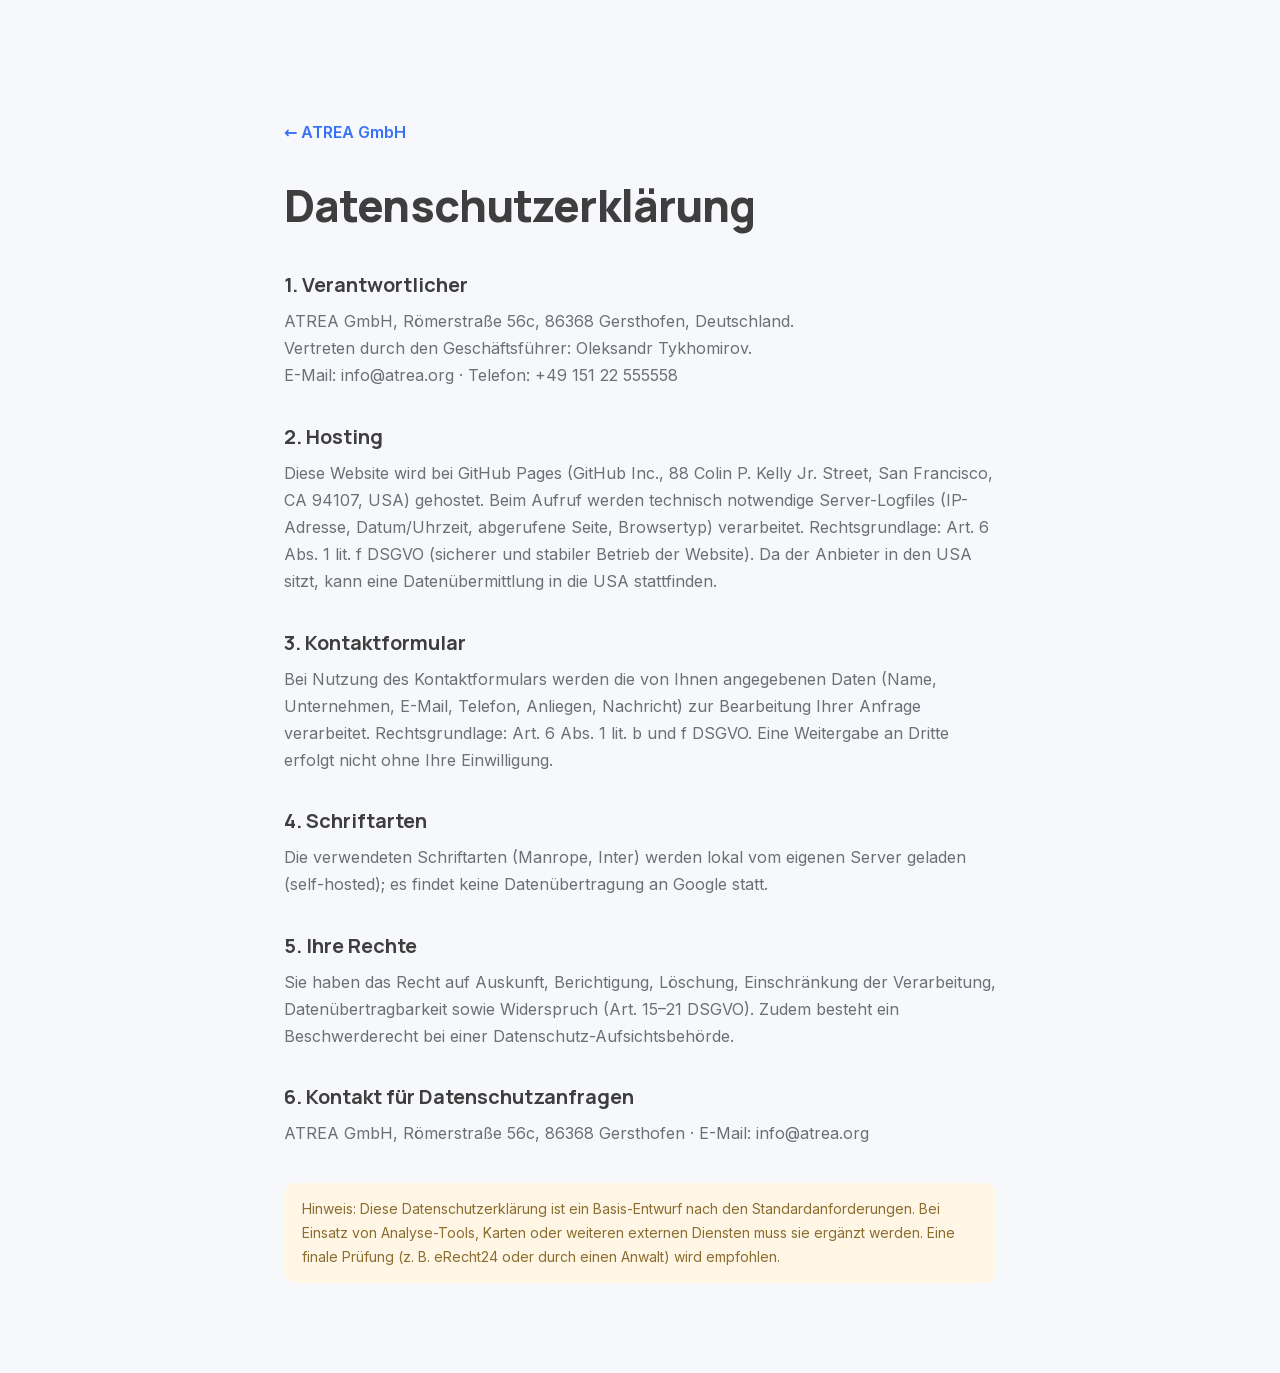
==== commit 9e1facba: "Adresse: Römerstraße 56c, 86368 Gersthofen (i18n v27) Co-Authored-By: Claude Opus 5.5 <noreply@anthr" ====
--- a/datenschutz.html
+++ b/datenschutz.html
@@ -4,9 +4,11 @@
   <meta charset="UTF-8" />
   <meta name="viewport" content="width=device-width, initial-scale=1.0" />
   <title>Datenschutz — ATREA GmbH</title>
+  <meta name="description" content="Datenschutzerklärung der ATREA GmbH — Informationen zur Verarbeitung personenbezogener Daten gemäß DSGVO." />
+  <link rel="canonical" href="https://atrea.org/datenschutz.html" />
   <link rel="icon" href="data:image/svg+xml,%3Csvg xmlns='http://www.w3.org/2000/svg' viewBox='0 0 32 32'%3E%3Crect width='32' height='32' rx='7' fill='%233672f6'/%3E%3Ctext x='16' y='23' font-family='Arial' font-weight='bold' font-size='18' fill='white' text-anchor='middle'%3EA%3C/text%3E%3C/svg%3E" />
-  <link rel="stylesheet" href="assets/css/fonts.css?v=17" />
-  <link rel="stylesheet" href="assets/css/styles.css?v=17" />
+  <link rel="stylesheet" href="assets/css/fonts.css?v=18" />
+  <link rel="stylesheet" href="assets/css/styles.css?v=27" />
   <style>
     .legal { max-width: 760px; margin: 0 auto; padding: 120px 24px 80px; }
     .legal h1 { font-family: var(--font-display); font-weight: 800; font-size: clamp(30px,4vw,44px); letter-spacing: -.02em; margin: 0 0 8px; }
@@ -23,7 +25,7 @@
     <h1>Datenschutzerklärung</h1>
 
     <h2>1. Verantwortlicher</h2>
-    <p>ATREA GmbH, Röntgenstr. 40a, 86368 Gersthofen, Deutschland.<br>
+    <p>ATREA GmbH, Römerstraße 56c, 86368 Gersthofen, Deutschland.<br>
        Vertreten durch den Geschäftsführer: Oleksandr Tykhomirov.<br>
        E-Mail: info@atrea.org · Telefon: +49 151 22 555558</p>
 
@@ -50,7 +52,7 @@
        bei einer Datenschutz-Aufsichtsbehörde.</p>
 
     <h2>6. Kontakt für Datenschutzanfragen</h2>
-    <p>ATREA GmbH, Röntgenstr. 40a, 86368 Gersthofen · E-Mail: info@atrea.org</p>
+    <p>ATREA GmbH, Römerstraße 56c, 86368 Gersthofen · E-Mail: info@atrea.org</p>
 
     <p class="note">Hinweis: Diese Datenschutzerklärung ist ein Basis-Entwurf nach den
        Standardanforderungen. Bei Einsatz von Analyse-Tools, Karten oder weiteren externen
--- a/assets/css/styles.css
+++ b/assets/css/styles.css
@@ -82,7 +82,7 @@
   -webkit-mask: url(../img/logo-atrea.png) no-repeat left center / contain;
   mask: url(../img/logo-atrea.png) no-repeat left center / contain;
 }
-.nav__tagline { font-size: 13px; color: var(--ink-2); max-width: 150px; line-height: 1.25; }
+.nav__tagline { font-size: 13px; color: var(--ink-2); max-width: 188px; line-height: 1.25; }
 .nav__tabs { display: flex; gap: 8px; margin-left: 6px; }
 .nav__tab {
   font-size: 13px; font-weight: 500; color: var(--ink); padding: 8px 16px;
@@ -120,7 +120,35 @@
 .lang__menu li.is-active { color: var(--blue); background: #eef3ff; }
 
 .nav__burger { display: none; flex-direction: column; gap: 5px; background: none; border: none; cursor: pointer; padding: 8px; }
-.nav__burger span { width: 24px; height: 2px; background: var(--ink); border-radius: 2px; transition: .3s; }
+.nav__burger span { width: 24px; height: 2px; background: var(--ink); border-radius: 2px; transition: .3s var(--ease); }
+.nav__burger.is-open span:nth-child(1) { transform: translateY(7px) rotate(45deg); }
+.nav__burger.is-open span:nth-child(2) { opacity: 0; }
+.nav__burger.is-open span:nth-child(3) { transform: translateY(-7px) rotate(-45deg); }
+
+/* Мобильное меню (burger → выпадающая панель с контактами) */
+.mmenu { position: fixed; inset: 0; z-index: 55; }
+.mmenu[hidden] { display: none; }
+.mmenu__backdrop { position: absolute; inset: 0; background: rgba(20,28,55,.4); backdrop-filter: blur(2px); }
+.mmenu__panel { position: absolute; top: var(--nav-h); left: 0; right: 0; max-width: none; background: #fff; box-shadow: 0 22px 44px rgba(0,0,0,.16); border-radius: 0 0 22px 22px; padding: 16px 18px 22px; animation: mmenuDrop .25s var(--ease); }
+@keyframes mmenuDrop { from { opacity: 0; transform: translateY(-14px); } to { opacity: 1; transform: none; } }
+.mmenu__links { display: flex; flex-direction: column; margin-bottom: 6px; }
+.mmenu__links a { padding: 14px 4px; font-weight: 600; font-size: 17px; color: var(--ink); border-bottom: 1px solid #eef1f5; }
+.mmenu__row { display: flex; align-items: center; gap: 12px; padding: 12px 4px; font-weight: 600; font-size: 15px; color: var(--ink); }
+.mmenu__ic { width: 34px; height: 34px; border-radius: 50%; display: grid; place-items: center; color: #fff; flex: none; }
+.mmenu__ic--call { background: var(--blue); }
+.mmenu__ic--mail { background: var(--ink-2); }
+.mmenu__socials { display: flex; gap: 10px; margin: 12px 4px 12px; }
+.mmenu__socials a { width: 42px; height: 42px; border-radius: 50%; background: #eef1f6; display: grid; place-items: center; color: var(--ink); transition: .2s var(--ease); }
+.mmenu__socials a:hover, .mmenu__socials a:active { background: var(--blue); color: #fff; }
+.mmenu__addr { padding: 0 4px; font-size: 13px; color: var(--ink-2); }
+
+/* Контакты на первом экране (иконки) */
+.hero__contacts { display: none; gap: 12px; margin-top: 24px; }
+.hcontact { width: 48px; height: 48px; border-radius: 50%; display: grid; place-items: center; color: #fff; transition: transform .2s var(--ease); box-shadow: 0 6px 16px rgba(0,0,0,.12); }
+.hcontact--tg { background: #229ED9; }
+.hcontact--wa { background: #25D366; }
+.hcontact--call { background: var(--blue); }
+.hcontact:hover, .hcontact:active { transform: translateY(-2px); }
 
 /* ============================================================
    Hero
@@ -257,6 +285,23 @@
 .pcard__price--req { font-size: 15px; font-weight: 600; color: var(--ink-2); }
 .pcard .btn { white-space: normal; text-align: center; }
 .cards-disclaimer { margin: 28px 0 0; font-size: 13px; line-height: 1.5; color: var(--ink-2); opacity: .85; max-width: 880px; }
+
+/* ============================================================
+   Наши действующие проекты
+   ============================================================ */
+.projects { padding: 90px 0; }
+.projects__title { font-family: var(--font-display); font-weight: 800; font-size: clamp(30px, 3.4vw, 46px); letter-spacing: -.02em; color: var(--ink); margin: 0 0 36px; }
+.projects__grid { display: grid; grid-template-columns: repeat(2, 1fr); gap: 26px; }
+.proj { display: flex; flex-direction: column; background: #fff; border-radius: var(--radius); overflow: hidden; box-shadow: var(--shadow-sm); transition: transform .3s var(--ease), box-shadow .3s var(--ease); color: inherit; }
+.proj:hover { transform: translateY(-8px); box-shadow: var(--shadow); }
+.proj__media { height: 260px; overflow: hidden; }
+.proj__media img { width: 100%; height: 100%; object-fit: cover; transition: transform .5s var(--ease); }
+.proj:hover .proj__media img { transform: scale(1.05); }
+.proj__body { padding: 24px; display: flex; flex-direction: column; gap: 8px; }
+.proj__loc { font-size: 12px; font-weight: 700; color: var(--blue); text-transform: uppercase; letter-spacing: .05em; }
+.proj__name { font-family: var(--font-display); font-weight: 800; font-size: 24px; letter-spacing: -.01em; color: var(--ink); margin: 0; }
+.proj__desc { font-size: 15px; color: var(--ink-2); margin: 0; }
+.proj__link { margin-top: 6px; font-weight: 600; font-size: 14px; color: var(--blue); }
 
 /* ============================================================
    Карта мира — международная связность
@@ -301,7 +346,7 @@
 /* ============================================================
    Контакт — «как сотрудничаем» + форма
    ============================================================ */
-.contact { position: relative; padding: 104px 0; }
+.contact { position: relative; padding: 90px 0; }
 .contact__title { font-family: var(--font-display); font-weight: 800; font-size: clamp(30px, 3.4vw, 46px); letter-spacing: -.02em; margin: 0 0 12px; color: var(--ink); }
 .contact__sub { font-size: 18px; color: var(--ink-2); margin: 0 0 44px; max-width: 560px; }
 .contact__grid { display: grid; grid-template-columns: 1fr 1.15fr; gap: 36px; align-items: start; }
@@ -370,6 +415,26 @@
 .modal__title { font-family: var(--font-display); font-weight: 400; font-size: 32px; margin: 0 0 12px; color: var(--ink); }
 .modal__text { color: var(--ink-2); margin: 0 0 24px; }
 
+/* Попап телефона */
+.popup { position: fixed; inset: 0; z-index: 110; display: grid; place-items: center; padding: 20px; }
+.popup[hidden] { display: none; }
+.popup__backdrop { position: absolute; inset: 0; background: rgba(20,28,55,.55); backdrop-filter: blur(4px); }
+.popup__box { position: relative; background: #fff; border-radius: var(--radius); padding: 28px; max-width: 360px; width: 100%; box-shadow: var(--shadow); animation: pop .3s var(--ease); }
+.popup__x { position: absolute; top: 12px; right: 14px; background: none; border: none; font-size: 24px; line-height: 1; color: var(--ink-2); cursor: pointer; }
+.popup__title { font-family: var(--font-display); font-weight: 800; font-size: 22px; letter-spacing: -.01em; margin: 0 0 18px; color: var(--ink); }
+.popup__actions { display: flex; flex-direction: column; gap: 10px; }
+.pact { display: flex; align-items: center; gap: 12px; padding: 12px 16px; border-radius: 14px; font-weight: 600; font-size: 15px; color: var(--ink); background: #f3f5f9; transition: transform .2s var(--ease), background .2s var(--ease); }
+.pact:hover { transform: translateY(-2px); }
+.pact__ic { width: 38px; height: 38px; border-radius: 50%; display: grid; place-items: center; color: #fff; flex: none; }
+.pact--tg .pact__ic { background: #229ED9; }
+.pact--wa .pact__ic { background: #25D366; }
+.pact--call .pact__ic { background: var(--blue); }
+.pact--tg:hover { background: #e7f4fb; }
+.pact--wa:hover { background: #e7f8ee; }
+.pact--call:hover { background: #eaf0ff; }
+.nav__phone { cursor: pointer; }
+.footer__contacts .fcontact:first-child { cursor: pointer; }
+
 /* ============================================================
    Анимации появления
    ============================================================ */
@@ -402,10 +467,13 @@
   .nav__inner { gap: 12px; }
   .nav__logo { margin-right: auto; }
 
-  /* мобильное меню */
-  .nav__tabs.is-open, .nav__mobile.is-open { display: flex; }
+  /* контакты на первом экране — только мобайл */
+  .hero__contacts { display: flex; }
 
   .cards-grid { grid-template-columns: 1fr; }
+  .projects { padding: 56px 0; }
+  .projects__grid { grid-template-columns: 1fr; gap: 18px; }
+  .proj__media { height: 200px; }
 
   /* Hero: свечение выше и крупнее, чтобы белый заголовок читался */
   .hero__glow { left: 50%; top: -120px; transform: translateX(-50%); width: 170%; height: 680px; filter: blur(45px); }
@@ -454,7 +522,7 @@
   .founder { padding: 56px 0; }
   .founder__inner { grid-template-columns: 1fr; gap: 28px; }
   .founder__photo { max-width: 280px; }
-  .contact { padding: 60px 0; }
+  .contact { padding: 56px 0; }
   .contact__grid { grid-template-columns: 1fr; gap: 24px; }
   .contact__form { grid-template-columns: 1fr; padding: 22px; }
   .field--full, .field { grid-column: auto; }
